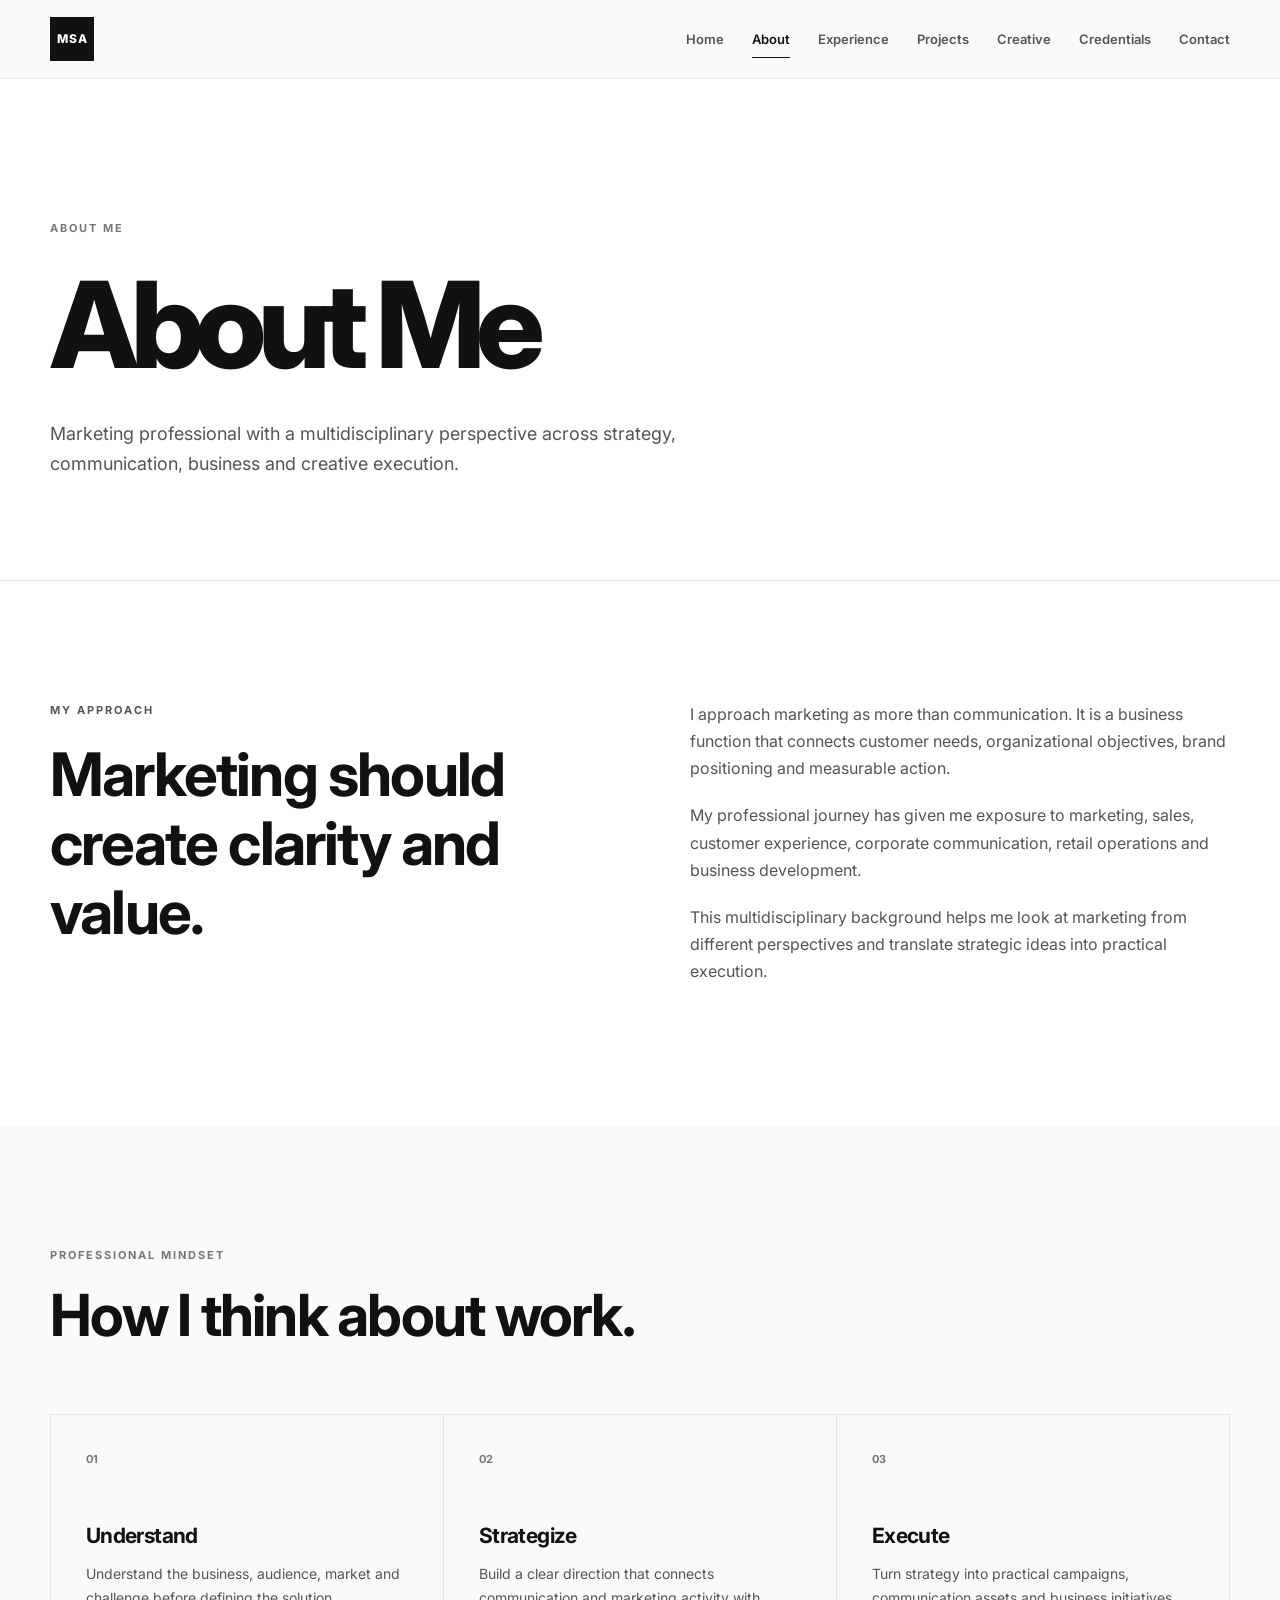
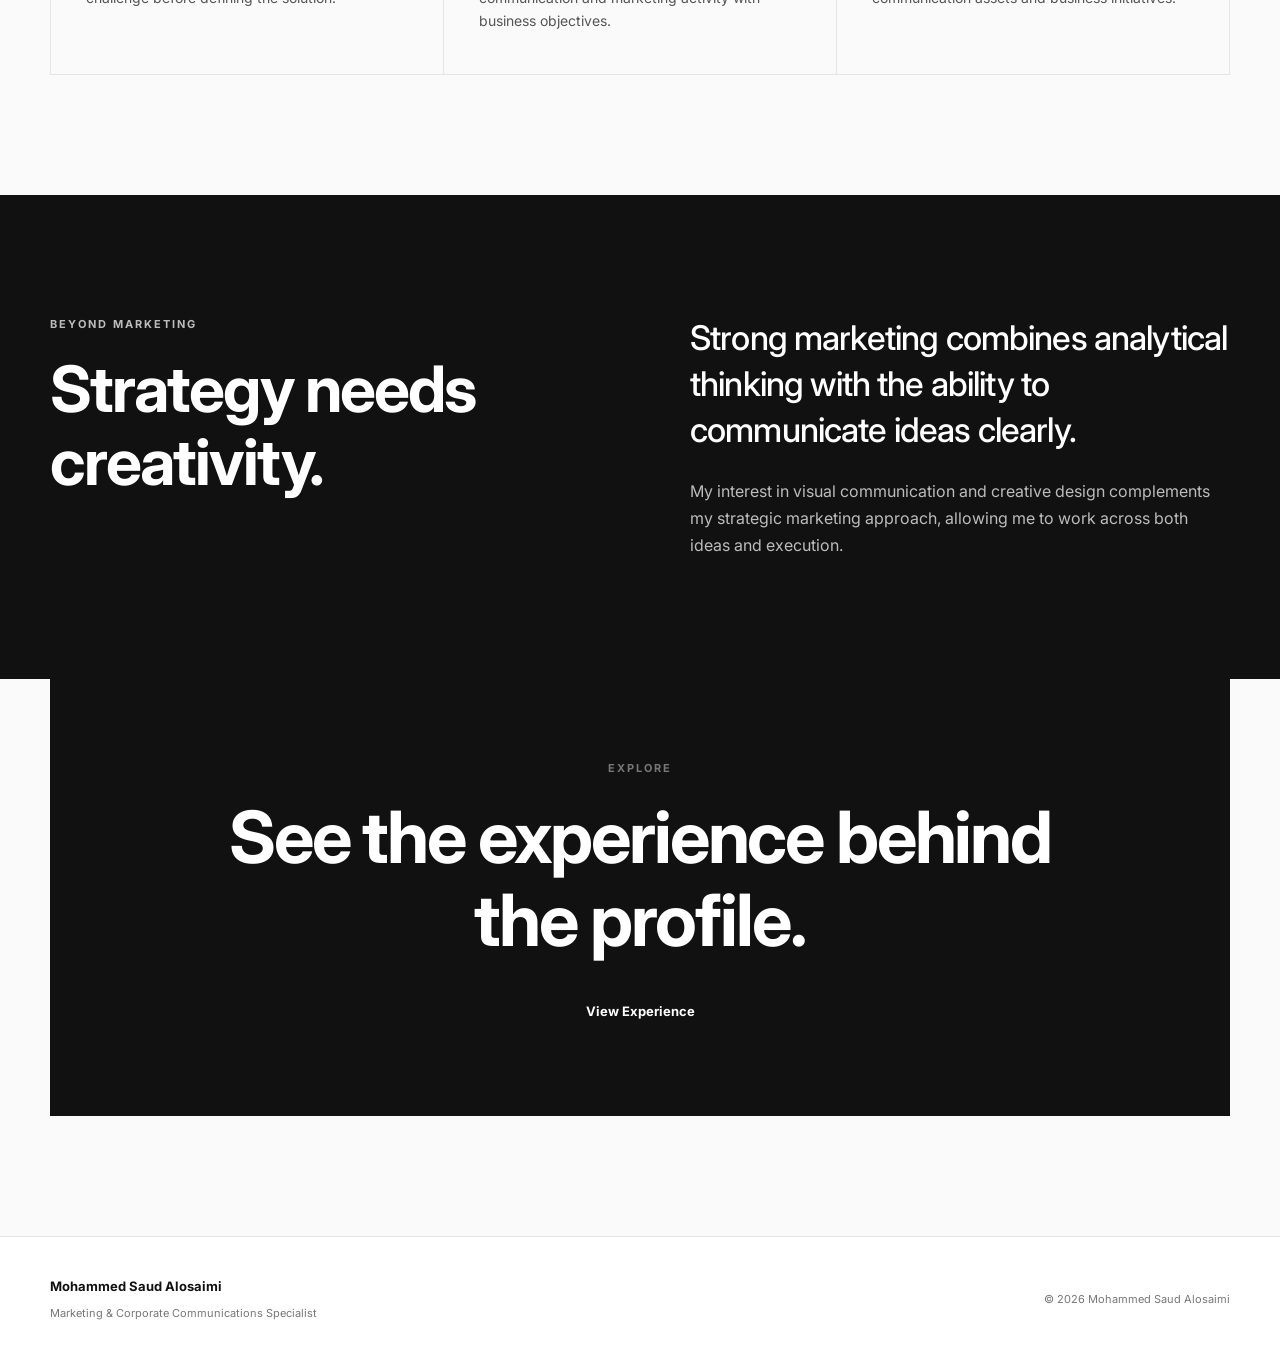
==== about.html @ c7e88e98 "Create about.html" ====
<!DOCTYPE html>
<html lang="en">
<head>

    <meta charset="UTF-8">
    <meta name="viewport" content="width=device-width, initial-scale=1.0">

    <title>About Me | Mohammed Saud Alosaimi</title>

    <meta name="description"
          content="About Mohammed Saud Alosaimi, Marketing & Corporate Communications Specialist.">

    <link rel="stylesheet" href="style.css">
    <script defer src="script.js"></script>

</head>

<body>

<header class="site-header">

    <div class="container nav-container">

        <a href="index.html" class="logo">
            <span>MSA</span>
        </a>

        <button class="menu-toggle" aria-label="Open navigation">
            ☰
        </button>

        <nav class="main-nav">

            <a href="index.html">Home</a>

            <a href="about.html" class="active">
                About
            </a>

            <a href="experience.html">
                Experience
            </a>

            <a href="index.html#projects">
                Projects
            </a>

            <a href="index.html#creative">
                Creative
            </a>

            <a href="index.html#credentials">
                Credentials
            </a>

            <a href="index.html#contact">
                Contact
            </a>

        </nav>

    </div>

</header>


<main>

<section class="page-hero">

    <div class="container">

        <p class="eyebrow">
            ABOUT ME
        </p>

        <h1>
            About Me
        </h1>

        <p>
            Marketing professional with a multidisciplinary
            perspective across strategy, communication,
            business and creative execution.
        </p>

    </div>

</section>


<section class="section profile-section">

    <div class="container profile-grid">

        <div>

            <p class="eyebrow">
                MY APPROACH
            </p>

            <h2>
                Marketing should create clarity and value.
            </h2>

        </div>


        <div>

            <p>
                I approach marketing as more than communication.
                It is a business function that connects customer
                needs, organizational objectives, brand positioning
                and measurable action.
            </p>

            <p>
                My professional journey has given me exposure to
                marketing, sales, customer experience, corporate
                communication, retail operations and business
                development.
            </p>

            <p>
                This multidisciplinary background helps me look at
                marketing from different perspectives and translate
                strategic ideas into practical execution.
            </p>

        </div>

    </div>

</section>


<section class="section expertise">

    <div class="container">

        <div class="section-heading">

            <p class="eyebrow">
                PROFESSIONAL MINDSET
            </p>

            <h2>
                How I think about work.
            </h2>

        </div>


        <div class="expertise-grid">

            <article class="expertise-card">

                <span class="card-number">
                    01
                </span>

                <h3>
                    Understand
                </h3>

                <p>
                    Understand the business, audience,
                    market and challenge before defining
                    the solution.
                </p>

            </article>


            <article class="expertise-card">

                <span class="card-number">
                    02
                </span>

                <h3>
                    Strategize
                </h3>

                <p>
                    Build a clear direction that connects
                    communication and marketing activity
                    with business objectives.
                </p>

            </article>


            <article class="expertise-card">

                <span class="card-number">
                    03
                </span>

                <h3>
                    Execute
                </h3>

                <p>
                    Turn strategy into practical campaigns,
                    communication assets and business initiatives.
                </p>

            </article>

        </div>

    </div>

</section>


<section class="section creative">

    <div class="container creative-grid">

        <div>

            <p class="eyebrow">
                BEYOND MARKETING
            </p>

            <h2>
                Strategy needs creativity.
            </h2>

        </div>


        <div>

            <p class="large-text">
                Strong marketing combines analytical thinking
                with the ability to communicate ideas clearly.
            </p>

            <p>
                My interest in visual communication and creative
                design complements my strategic marketing approach,
                allowing me to work across both ideas and execution.
            </p>

        </div>

    </div>

</section>


<section class="section cta-section">

    <div class="container">

        <div class="contact-box">

            <p class="eyebrow">
                EXPLORE
            </p>

            <h2>
                See the experience behind the profile.
            </h2>

            <a href="experience.html"
               class="btn btn-primary">
                View Experience
            </a>

        </div>

    </div>

</section>

</main>


<footer class="site-footer">

    <div class="container footer-content">

        <div>

            <strong>
                Mohammed Saud Alosaimi
            </strong>

            <p>
                Marketing & Corporate Communications Specialist
            </p>

        </div>

        <div>

            <p>
                © 2026 Mohammed Saud Alosaimi
            </p>

        </div>

    </div>

</footer>

</body>
</html>
---- style.css ----
/* =========================================
   GLOBAL
========================================= */

@import url('https://fonts.googleapis.com/css2?family=Inter:wght@400;500;600;700;800&display=swap');

:root {

    --black: #111111;
    --dark: #181818;
    --gray-dark: #555555;
    --gray: #777777;
    --gray-light: #eeeeee;
    --border: #e5e5e5;
    --white: #ffffff;
    --background: #fafafa;

    --max-width: 1180px;

    --transition: 0.3s ease;
}


* {
    margin: 0;
    padding: 0;
    box-sizing: border-box;
}


html {
    scroll-behavior: smooth;
}


body {

    font-family: 'Inter', Arial, sans-serif;

    color: var(--black);

    background: var(--background);

    line-height: 1.7;

    -webkit-font-smoothing: antialiased;
}


a {
    color: inherit;
    text-decoration: none;
}


img {
    max-width: 100%;
    display: block;
}


.container {

    width: min(
        calc(100% - 48px),
        var(--max-width)
    );

    margin: 0 auto;
}


/* =========================================
   HEADER
========================================= */

.site-header {

    position: sticky;

    top: 0;

    z-index: 1000;

    background: rgba(250, 250, 250, 0.94);

    backdrop-filter: blur(12px);

    border-bottom: 1px solid rgba(0,0,0,0.06);
}


.nav-container {

    height: 78px;

    display: flex;

    align-items: center;

    justify-content: space-between;
}


.logo {

    width: 44px;

    height: 44px;

    display: flex;

    align-items: center;

    justify-content: center;

    background: var(--black);

    color: var(--white);

    font-size: 12px;

    font-weight: 800;

    letter-spacing: 1px;
}


.main-nav {

    display: flex;

    align-items: center;

    gap: 28px;
}


.main-nav a {

    font-size: 13px;

    font-weight: 600;

    color: var(--gray-dark);

    transition: var(--transition);

    position: relative;
}


.main-nav a:hover,
.main-nav a.active {

    color: var(--black);
}


.main-nav a.active::after {

    content: "";

    position: absolute;

    left: 0;

    bottom: -8px;

    width: 100%;

    height: 1px;

    background: var(--black);
}


.menu-toggle {

    display: none;

    border: none;

    background: transparent;

    font-size: 25px;

    cursor: pointer;
}


/* =========================================
   TYPOGRAPHY
========================================= */

.eyebrow {

    font-size: 11px;

    font-weight: 700;

    letter-spacing: 2px;

    color: var(--gray);

    margin-bottom: 18px;
}


h1,
h2,
h3 {

    line-height: 1.15;

    letter-spacing: -0.03em;
}


.section-heading {

    margin-bottom: 65px;
}


.section-heading h2 {

    max-width: 720px;

    font-size: clamp(35px, 5vw, 58px);

    font-weight: 700;
}


.large-text {

    font-size: clamp(23px, 3vw, 34px);

    line-height: 1.35;

    letter-spacing: -0.025em;

    font-weight: 500;
}


.text-link {

    display: inline-block;

    margin-top: 24px;

    font-size: 13px;

    font-weight: 700;

    border-bottom: 1px solid var(--black);

    padding-bottom: 4px;

    transition: var(--transition);
}


.text-link:hover {

    opacity: 0.55;
}


/* =========================================
   BUTTONS
========================================= */

.btn {

    display: inline-flex;

    align-items: center;

    justify-content: center;

    min-height: 50px;

    padding: 0 25px;

    font-size: 13px;

    font-weight: 700;

    transition: var(--transition);

    border: 1px solid var(--black);
}


.btn-primary {

    background: var(--black);

    color: var(--white);
}


.btn-primary:hover {

    background: transparent;

    color: var(--black);
}


.btn-secondary {

    background: transparent;

    color: var(--black);
}


.btn-secondary:hover {

    background: var(--black);

    color: var(--white);
}


/* =========================================
   HERO
========================================= */

.hero {

    min-height: calc(100vh - 78px);

    display: flex;

    align-items: center;

    padding: 100px 0;
}


.hero-grid {

    display: grid;

    grid-template-columns: 1.4fr 0.6fr;

    gap: 80px;

    align-items: center;
}


.hero h1 {

    font-size: clamp(55px, 8vw, 105px);

    font-weight: 800;

    letter-spacing: -0.07em;

    margin-bottom: 28px;
}


.hero h1 span {

    display: block;

    color: #999999;
}


.hero h2 {

    font-size: clamp(20px, 3vw, 28px);

    font-weight: 500;

    color: var(--gray-dark);

    max-width: 650px;

    margin-bottom: 25px;
}


.hero-description {

    max-width: 650px;

    color: var(--gray-dark);

    font-size: 16px;

    margin-bottom: 35px;
}


.hero-actions {

    display: flex;

    gap: 12px;

    flex-wrap: wrap;
}


.hero-visual {

    display: flex;

    justify-content: flex-end;
}


.hero-card {

    width: 300px;

    min-height: 390px;

    background: var(--black);

    color: var(--white);

    padding: 35px;

    display: flex;

    flex-direction: column;

    justify-content: flex-end;

    position: relative;
}


.hero-card-number {

    position: absolute;

    top: 30px;

    left: 35px;

    font-size: 12px;

    letter-spacing: 2px;

    color: #888888;
}


.hero-card-line {

    width: 55px;

    height: 1px;

    background: #777777;

    margin-bottom: 25px;
}


.hero-card p {

    font-size: 27px;

    line-height: 1.35;

    letter-spacing: -0.03em;
}


.hero-card strong {

    color: #999999;
}


/* =========================================
   SECTIONS
========================================= */

.section {

    padding: 120px 0;
}


/* =========================================
   SNAPSHOT
========================================= */

.snapshot {

    background: var(--white);
}


.snapshot-grid {

    display: grid;

    grid-template-columns: 1fr 1fr;

    gap: 100px;
}


.snapshot-text {

    color: var(--gray-dark);

    max-width: 600px;
}


.snapshot-text p {

    margin-bottom: 22px;
}


/* =========================================
   EXPERTISE
========================================= */

.expertise-grid {

    display: grid;

    grid-template-columns: repeat(3, 1fr);

    border-top: 1px solid var(--border);

    border-left: 1px solid var(--border);
}


.expertise-card {

    padding: 35px;

    min-height: 260px;

    border-right: 1px solid var(--border);

    border-bottom: 1px solid var(--border);

    transition: var(--transition);
}


.expertise-card:hover {

    background: var(--white);

    transform: translateY(-5px);
}


.card-number {

    display: block;

    font-size: 11px;

    font-weight: 700;

    color: var(--gray);

    margin-bottom: 55px;
}


.expertise-card h3 {

    font-size: 21px;

    margin-bottom: 14px;
}


.expertise-card p {

    color: var(--gray-dark);

    font-size: 14px;
}


/* =========================================
   ACHIEVEMENTS
========================================= */

.achievements {

    background: var(--white);
}


.achievement-list {

    border-top: 1px solid var(--border);
}


.achievement-item {

    display: grid;

    grid-template-columns: 100px 1fr;

    gap: 30px;

    padding: 38px 0;

    border-bottom: 1px solid var(--border);
}


.achievement-item > span {

    font-size: 12px;

    font-weight: 700;

    color: var(--gray);
}


.achievement-item h3 {

    font-size: 24px;

    margin-bottom: 10px;
}


.achievement-item p {

    color: var(--gray-dark);

    max-width: 700px;
}


/* =========================================
   PROJECTS
========================================= */

.project-heading {

    display: grid;

    grid-template-columns: 1fr 0.7fr;

    gap: 80px;

    align-items: end;
}


.project-heading > p {

    color: var(--gray-dark);
}


.project-grid {

    display: grid;

    grid-template-columns: repeat(3, 1fr);

    gap: 22px;
}


.project-card {

    background: var(--white);

    border: 1px solid var(--border);

    transition: var(--transition);

    overflow: hidden;
}


.project-card:hover {

    transform: translateY(-6px);
}


.project-image {

    height: 250px;

    display: flex;

    align-items: flex-end;

    padding: 25px;

    color: var(--white);

    position: relative;

    overflow: hidden;
}


.project-image::before {

    content: "";

    position: absolute;

    inset: 0;

    background:
        linear-gradient(
            135deg,
            #111111,
            #555555
        );

    transition: transform 0.5s ease;
}


.project-card:hover .project-image::before {

    transform: scale(1.08);
}


.project-image span {

    position: relative;

    z-index: 2;

    font-size: 10px;

    letter-spacing: 2px;

    font-weight: 700;
}


.project-two::before {

    background:
        linear-gradient(
            135deg,
            #333333,
            #888888
        );
}


.project-three::before {

    background:
        linear-gradient(
            135deg,
            #222222,
            #777777
        );
}


.project-content {

    padding: 30px;
}


.project-category {

    font-size: 10px;

    letter-spacing: 1.5px;

    font-weight: 700;

    color: var(--gray);

    margin-bottom: 14px;
}


.project-content h3 {

    font-size: 24px;

    margin-bottom: 15px;
}


.project-content > p:not(.project-category) {

    font-size: 14px;

    color: var(--gray-dark);
}


/* =========================================
   CREATIVE
========================================= */

.creative {

    background: var(--black);

    color: var(--white);
}


.creative-grid {

    display: grid;

    grid-template-columns: 1fr 1fr;

    gap: 100px;
}


.creative h2 {

    font-size: clamp(40px, 5vw, 65px);

    max-width: 550px;
}


.creative p {

    color: #bcbcbc;

    max-width: 600px;
}


.creative .large-text {

    color: var(--white);

    margin-bottom: 25px;
}


.creative .text-link {

    color: var(--white);

    border-color: var(--white);
}


/* =========================================
   CREDENTIALS
========================================= */

.credentials {

    background: var(--white);
}


.credentials-grid {

    display: grid;

    grid-template-columns: repeat(3, 1fr);

    gap: 20px;
}


.credential-card {

    border: 1px solid var(--border);

    padding: 35px;

    min-height: 260px;
}


.credential-card span {

    display: block;

    font-size: 10px;

    font-weight: 700;

    letter-spacing: 1.5px;

    color: var(--gray);

    margin-bottom: 55px;
}


.credential-card h3 {

    font-size: 23px;

    margin-bottom: 15px;
}


.credential-card p {

    color: var(--gray-dark);

    font-size: 14px;
}


/* =========================================
   CONTACT
========================================= */

.contact-box {

    background: var(--black);

    color: var(--white);

    padding: 80px;

    text-align: center;
}


.contact-box h2 {

    font-size: clamp(40px, 6vw, 72px);

    max-width: 850px;

    margin: 0 auto 25px;
}


.contact-box > p:not(.eyebrow) {

    color: #bcbcbc;

    max-width: 650px;

    margin: 0 auto 35px;
}


.contact-actions {

    display: flex;

    justify-content: center;

    gap: 12px;

    flex-wrap: wrap;
}


.contact .btn-primary {

    background: var(--white);

    color: var(--black);

    border-color: var(--white);
}


.contact .btn-primary:hover {

    background: transparent;

    color: var(--white);
}


.contact .btn-secondary {

    color: var(--white);

    border-color: #666666;
}


/* =========================================
   PAGE HERO
========================================= */

.page-hero {

    padding: 140px 0 100px;

    background: var(--white);

    border-bottom: 1px solid var(--border);
}


.page-hero h1 {

    font-size: clamp(60px, 10vw, 120px);

    font-weight: 800;

    letter-spacing: -0.07em;

    margin-bottom: 25px;
}


.page-hero > .container > p:last-child {

    max-width: 700px;

    color: var(--gray-dark);

    font-size: 18px;
}


/* =========================================
   EXPERIENCE
========================================= */

.experience-section {

    background: var(--background);
}


.timeline {

    max-width: 1000px;

    margin: 0 auto;
}


.timeline-item {

    display: grid;

    grid-template-columns: 100px 1fr;

    gap: 40px;

    position: relative;

    padding-bottom: 90px;
}


.timeline-item::after {

    content: "";

    position: absolute;

    left: 49px;

    top: 45px;

    bottom: 0;

    width: 1px;

    background: var(--border);
}


.timeline-item:last-child::after {

    display: none;
}


.timeline-marker {

    width: 46px;

    height: 46px;

    border: 1px solid var(--black);

    background: var(--background);

    display: flex;

    align-items: center;

    justify-content: center;

    font-size: 11px;

    font-weight: 700;

    position: relative;

    z-index: 2;
}


.timeline-content {

    padding-bottom: 30px;
}


.timeline-date {

    font-size: 10px;

    letter-spacing: 1.5px;

    font-weight: 700;

    color: var(--gray);

    margin-bottom: 12px;
}


.timeline-content h2 {

    font-size: clamp(28px, 4vw, 42px);

    margin-bottom: 8px;
}


.timeline-content h3 {

    font-size: 16px;

    color: var(--gray-dark);

    font-weight: 600;

    margin-bottom: 25px;
}


.timeline-content > p:not(.timeline-date) {

    color: var(--gray-dark);

    max-width: 750px;

    margin-bottom: 25px;
}


.experience-points {

    list-style: none;

    margin: 25px 0;
}


.experience-points li {

    position: relative;

    padding-left: 22px;

    margin-bottom: 10px;

    color: var(--gray-dark);

    font-size: 14px;
}


.experience-points li::before {

    content: "—";

    position: absolute;

    left: 0;

    color: var(--black);
}


.tag-list {

    display: flex;

    flex-wrap: wrap;

    gap: 8px;

    margin-top: 25px;
}


.tag-list span {

    border: 1px solid var(--border);

    padding: 7px 12px;

    font-size: 10px;

    font-weight: 600;

    background: var(--white);
}


/* =========================================
   PROFILE
========================================= */

.profile-section {

    background: var(--white);
}


.profile-grid {

    display: grid;

    grid-template-columns: 1fr 1fr;

    gap: 100px;
}


.profile-grid h2 {

    font-size: clamp(38px, 5vw, 60px);
}


.profile-grid p {

    color: var(--gray-dark);

    margin-bottom: 20px;
}


/* =========================================
   CTA
========================================= */

.cta-section {

    padding-top: 0;
}


/* =========================================
   FOOTER
========================================= */

.site-footer {

    border-top: 1px solid var(--border);

    padding: 35px 0;

    background: var(--white);
}


.footer-content {

    display: flex;

    justify-content: space-between;

    gap: 30px;

    align-items: center;
}


.footer-content strong {

    font-size: 13px;
}


.footer-content p {

    color: var(--gray);

    font-size: 11px;

    margin-top: 4px;
}


/* =========================================
   ANIMATIONS
========================================= */

.reveal {

    opacity: 0;

    transform: translateY(20px);

    transition:
        opacity 0.7s ease,
        transform 0.7s ease;
}


.reveal.visible {

    opacity: 1;

    transform: translateY(0);
}


/* =========================================
   RESPONSIVE
========================================= */

@media (max-width: 900px) {

    .main-nav {

        position: absolute;

        top: 78px;

        left: 0;

        width: 100%;

        background: var(--white);

        border-bottom: 1px solid var(--border);

        padding: 25px;

        display: none;

        flex-direction: column;

        align-items: flex-start;

        gap: 18px;
    }


    .main-nav.open {

        display: flex;
    }


    .menu-toggle {

        display: block;
    }


    .hero-grid,
    .snapshot-grid,
    .creative-grid,
    .profile-grid {

        grid-template-columns: 1fr;

        gap: 50px;
    }


    .hero {

        padding: 80px 0;
    }


    .hero-visual {

        justify-content: flex-start;
    }


    .hero-card {

        width: 100%;

        max-width: 400px;

        min-height: 300px;
    }


    .expertise-grid {

        grid-template-columns: repeat(2, 1fr);
    }


    .project-grid {

        grid-template-columns: 1fr 1fr;
    }


    .credentials-grid {

        grid-template-columns: 1fr 1fr;
    }


    .project-heading {

        grid-template-columns: 1fr;
    }


    .contact-box {

        padding: 60px 30px;
    }

}


@media (max-width: 650px) {

    .container {

        width: min(
            calc(100% - 32px),
            var(--max-width)
        );
    }


    .section {

        padding: 80px 0;
    }


    .hero h1 {

        font-size: 55px;
    }


    .expertise-grid,
    .project-grid,
    .credentials-grid {

        grid-template-columns: 1fr;
    }


    .achievement-item {

        grid-template-columns: 50px 1fr;

        gap: 15px;
    }


    .timeline-item {

        grid-template-columns: 55px 1fr;

        gap: 20px;
    }


    .timeline-item::after {

        left: 22px;
    }


    .timeline-marker {

        width: 44px;

        height: 44px;
    }


    .contact-box h2 {

        font-size: 40px;
    }


    .footer-content {

        flex-direction: column;

        align-items: flex-start;
    }

}
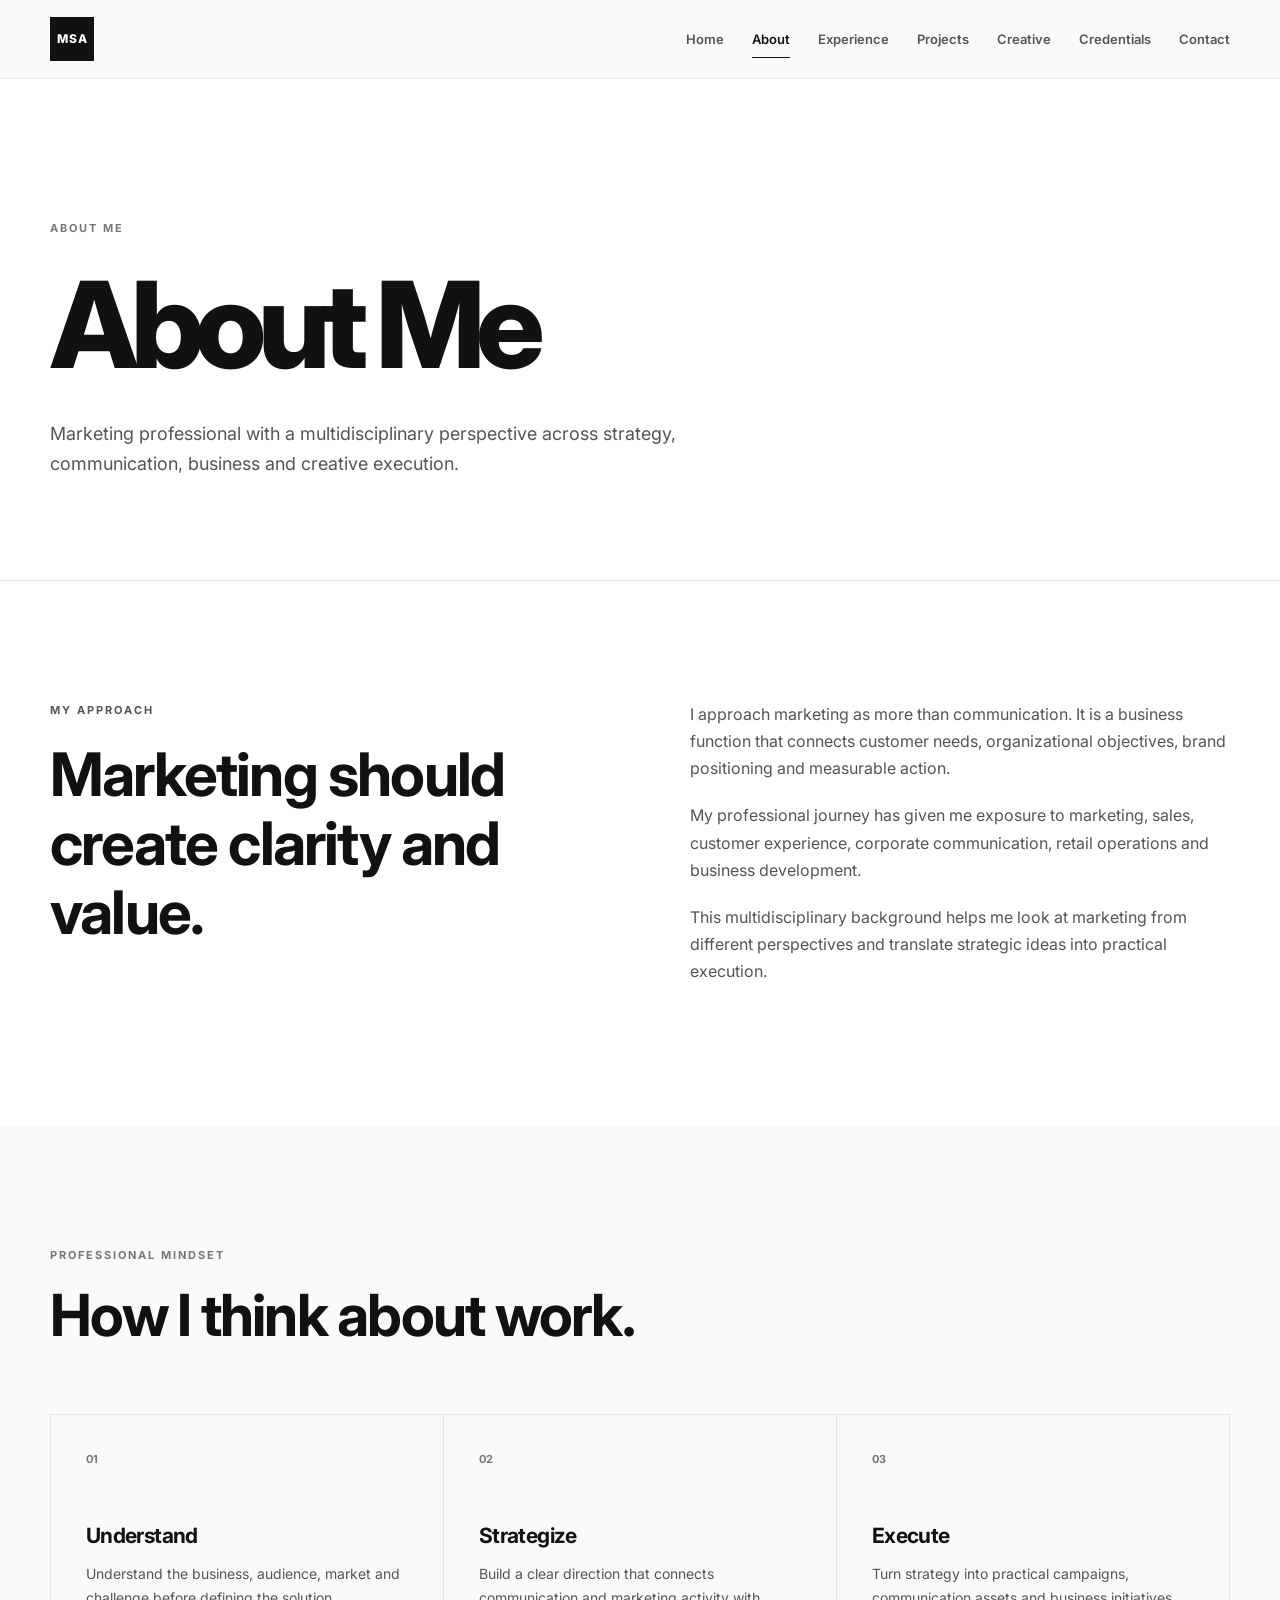
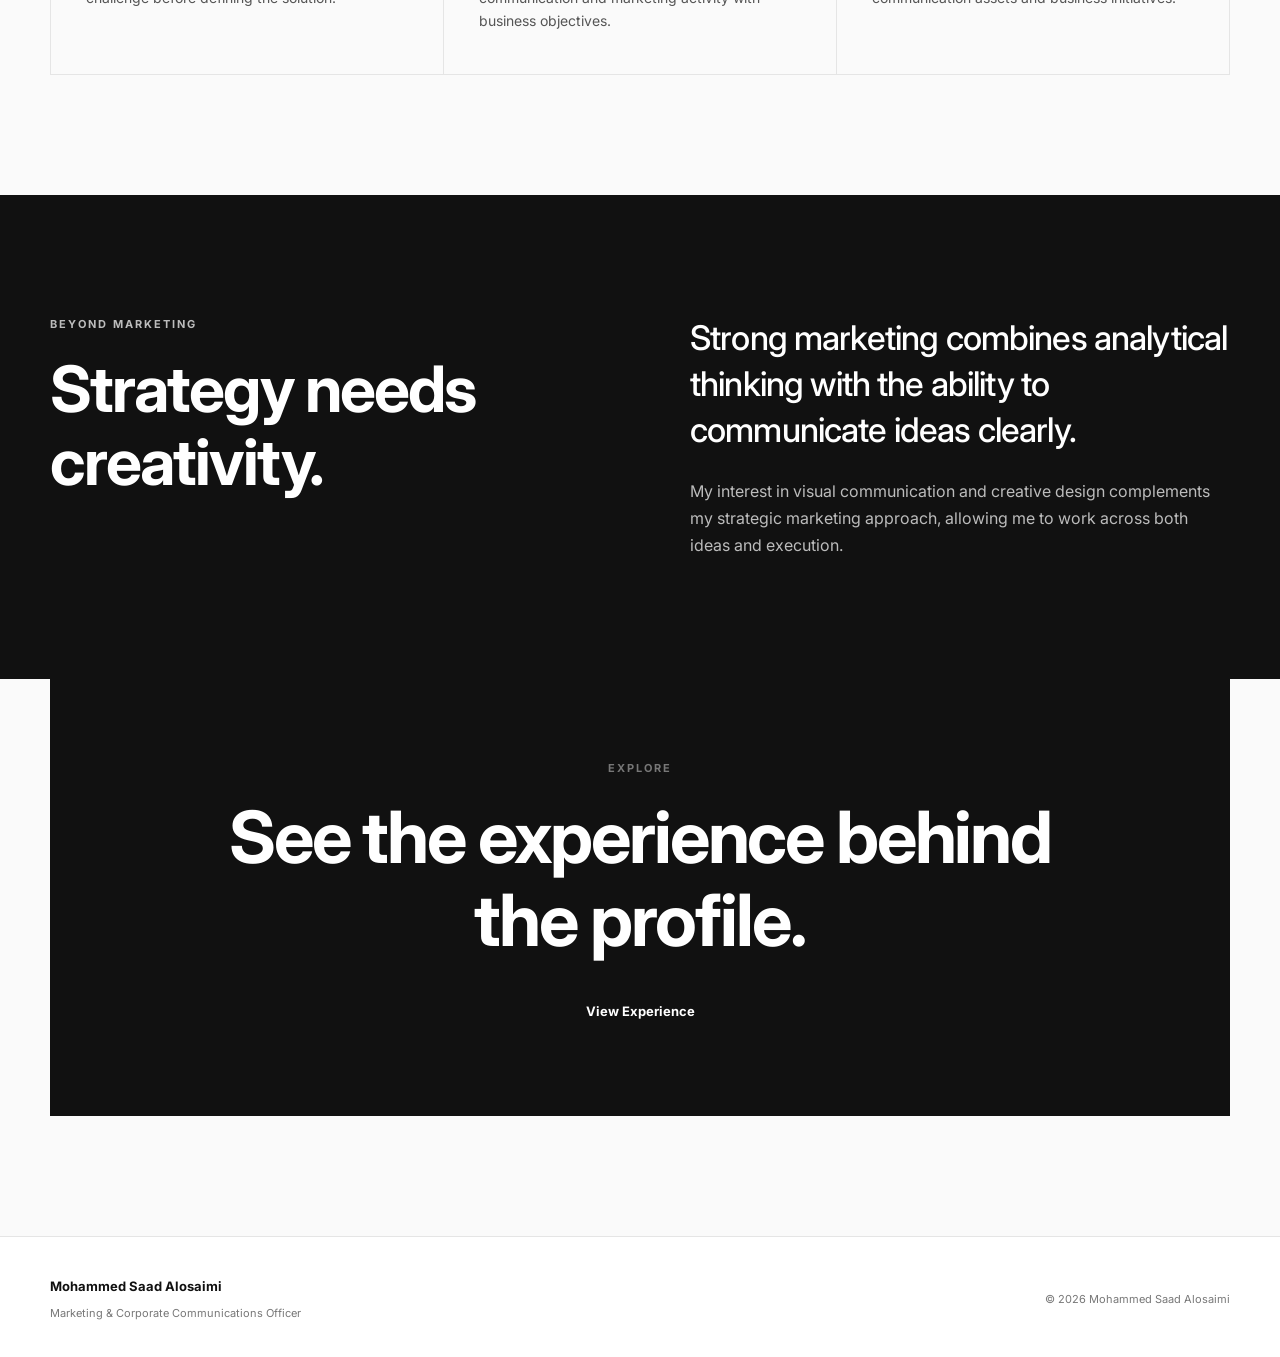
==== commit 414941d5: "Update about.html" ====
--- a/about.html
+++ b/about.html
@@ -5,10 +5,10 @@
     <meta charset="UTF-8">
     <meta name="viewport" content="width=device-width, initial-scale=1.0">
 
-    <title>About Me | Mohammed Saud Alosaimi</title>
+    <title>About Me | Mohammed Saad Alosaimi</title>
 
     <meta name="description"
-          content="About Mohammed Saud Alosaimi, Marketing & Corporate Communications Specialist.">
+          content="About Mohammed Saad Alosaimi, Marketing & Corporate Communications Officer.">
 
     <link rel="stylesheet" href="style.css">
     <script defer src="script.js"></script>
@@ -288,19 +288,19 @@
         <div>
 
             <strong>
-                Mohammed Saud Alosaimi
+                Mohammed Saad Alosaimi
             </strong>
 
             <p>
-                Marketing & Corporate Communications Specialist
-            </p>
-
-        </div>
-
-        <div>
-
-            <p>
-                © 2026 Mohammed Saud Alosaimi
+                Marketing & Corporate Communications Officer
+            </p>
+
+        </div>
+
+        <div>
+
+            <p>
+                © 2026 Mohammed Saad Alosaimi
             </p>
 
         </div>
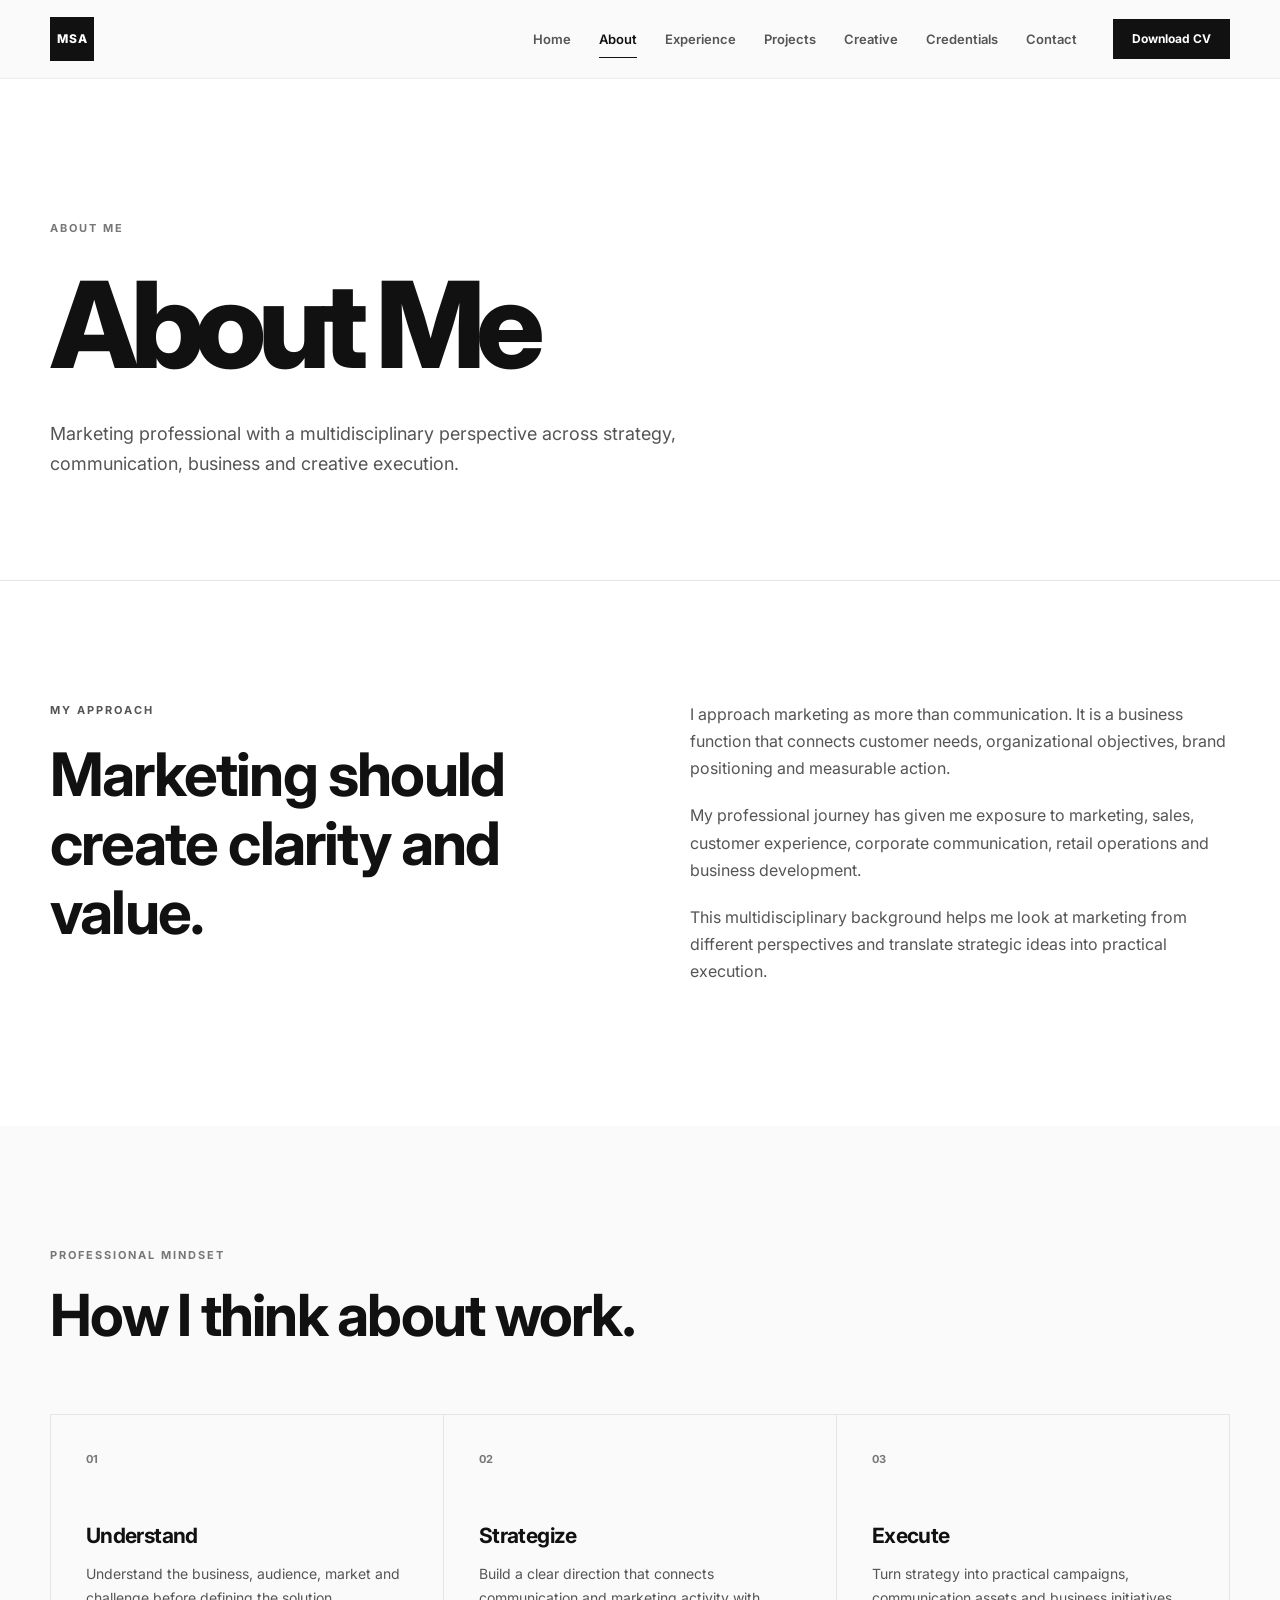
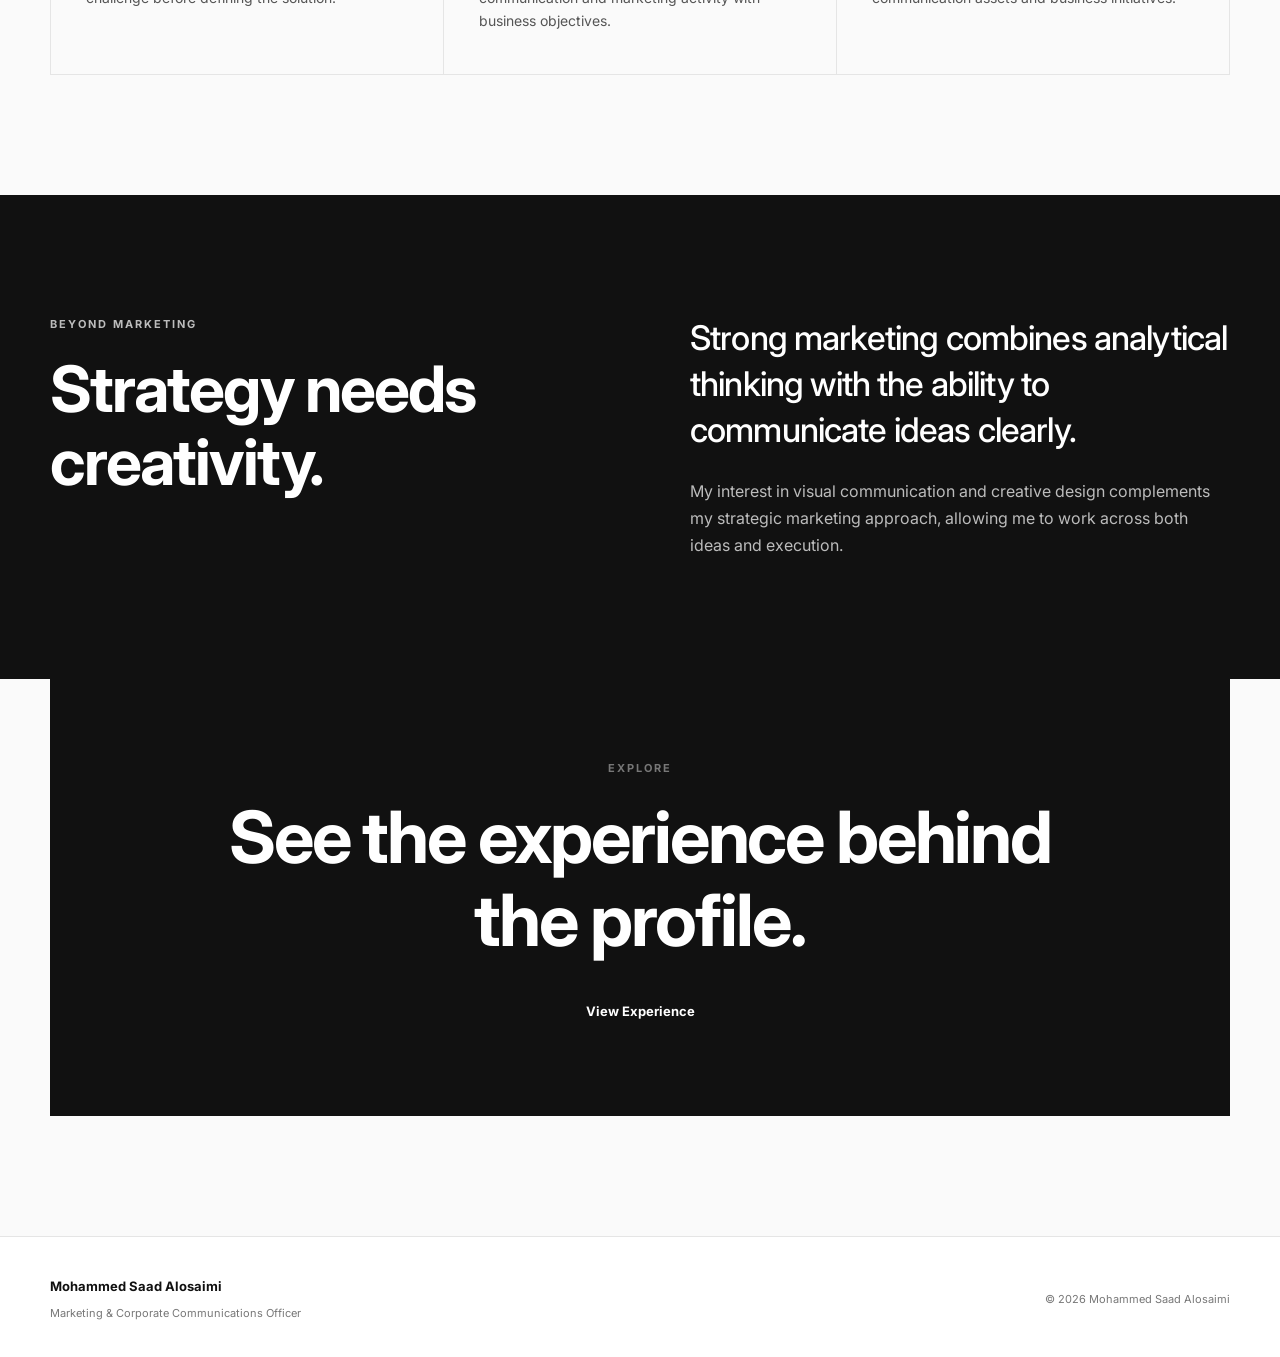
==== commit 394d14f5: "Update about.html" ====
--- a/about.html
+++ b/about.html
@@ -55,6 +55,8 @@
 
             <a href="index.html#contact">
                 Contact
+            <a href="Mohammed-Saad-Alosaimi-CV.pdf" class="cv-button" download>
+                Download CV
             </a>
 
         </nav>
--- a/style.css
+++ b/style.css
@@ -188,7 +188,57 @@
     cursor: pointer;
 }
 
-
+/* =========================================
+   CV BUTTON
+========================================= */
+
+.cv-button {
+
+    display: inline-flex !important;
+
+    align-items: center;
+
+    justify-content: center;
+
+    min-height: 40px;
+
+    padding: 0 18px;
+
+    background: var(--black);
+
+    color: var(--white) !important;
+
+    font-size: 12px !important;
+
+    font-weight: 700 !important;
+
+    border: 1px solid var(--black);
+
+    transition: var(--transition);
+
+    margin-left: 8px;
+}
+
+
+.cv-button:hover {
+
+    background: transparent;
+
+    color: var(--black) !important;
+}
+
+
+@media (max-width: 900px) {
+
+    .cv-button {
+
+        margin-left: 0;
+
+        margin-top: 8px;
+
+    }
+
+}
 /* =========================================
    TYPOGRAPHY
 ========================================= */
